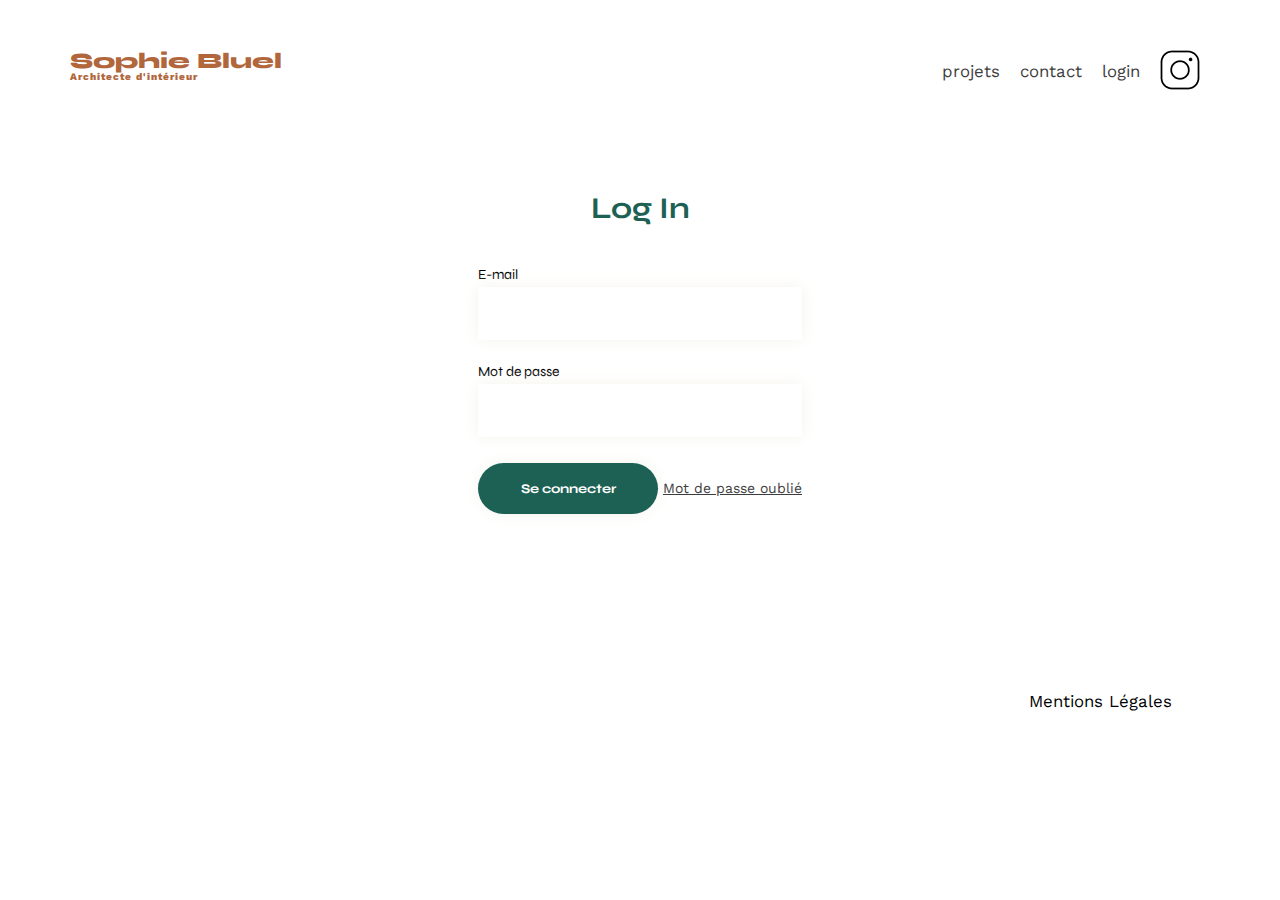
==== login.html @ fcf0e2dc "login page" ====
<!DOCTYPE html>
<html lang="fr">

<head>
    <meta charset="UTF-8">
    <title>Sophie Bluel - Architecte d'intérieur</title>
    <meta name="viewport" content="width=device-width, initial-scale=1.0">
    <link rel="preconnect" href="https://fonts.googleapis.com">
    <link rel="preconnect" href="https://fonts.gstatic.com" crossorigin>
    <link href="https://fonts.googleapis.com/css2?family=Syne:wght@700;800&family=Work+Sans&display=swap"
        rel="stylesheet">
    <meta name="description" content="">
    <link rel="stylesheet" href="./assets/style.css">
</head>

<body>
    <header>
        <h1>Sophie Bluel <span>Architecte d'intérieur</span></h1>
        <nav>
            <ul>
                <li><a href="index.html">projets</a></li>
                <li><a href="#">contact</a></li> <!-- mettre l'ancre -->
                <li><a href="login.html" class="login">login</a></li>
                <li><img src="./assets/icons/instagram.png" alt="Instagram"></li>
            </ul>
        </nav>
    </header>

    <main>
        <section class="connexion">
			<h2>Log In</h2>
			<form class="login-form">
				<div class="connexion-form">
					<label for="email">E-mail</label>
					<input type="email" name="email">
				</div>
				<div class="connexion-form">
					<label for="password">Mot de passe</label>
					<input type="password" name="password">
				</div>
				<input class="buttonLogin" type="submit" value="Se connecter">
				<a href="#">Mot de passe oublié</a>
			</form>
		</section>
	</main>
        
    <footer>
        <nav>
            <ul>
                <li>Mentions Légales</li>
            </ul>
        </nav>
    </footer>
    <script src="index.js"></script>
</body>

</html>
---- assets/style.css ----
/* http://meyerweb.com/eric/tools/css/reset/
   v2.0 | 20110126
   License: none (public domain)
*/

html, body, div, span, applet, object, iframe,
h1, h2, h3, h4, h5, h6, p, blockquote, pre,
a, abbr, acronym, address, big, cite, code,
del, dfn, em, img, ins, kbd, q, s, samp,
small, strike, strong, sub, sup, tt, var,
b, u, i, center,
dl, dt, dd, ol, ul, li,
fieldset, form, label, legend,
table, caption, tbody, tfoot, thead, tr, th, td,
article, aside, canvas, details, embed,
figure, figcaption, footer, header, hgroup,
menu, nav, output, ruby, section, summary,
time, mark, audio, video {
	margin: 0;
	padding: 0;
	border: 0;
	font-size: 100%;
	font: inherit;
	vertical-align: baseline;
}
/* HTML5 display-role reset for older browsers */
article, aside, details, figcaption, figure,
footer, header, hgroup, menu, nav, section {
	display: block;
}
body {
	line-height: 1;
}
ol, ul {
	list-style: none;
}
blockquote, q {
	quotes: none;
}
blockquote:before, blockquote:after,
q:before, q:after {
	content: '';
	content: none;
}
table {
	border-collapse: collapse;
	border-spacing: 0;
}
/** end reset css**/
body {
	max-width: 1140px;
	margin:auto;
	font-family: 'Work Sans' ;
	font-size: 14px;
}
header {
	display: flex;
	justify-content: space-between;
	margin: 50px 0
}
section {
	margin: 50px 0
}

h1{
	display: flex;
	flex-direction: column;
	font-family: 'Syne';
	font-size: 22px;
	font-weight: 800;
	color: #B1663C
}

h1 > span {
	font-family: 'Work Sans';
	font-size:10px;
	letter-spacing: 0.1em;
;
}

h2{
	font-family: 'Syne';
	font-weight: 700;
	font-size: 30px;
	color: #1D6154
}
nav ul {
	display: flex;
	align-items: center;
	list-style-type: none;

}
nav li {
	padding: 0 10px;
	font-size: 1.2em;
}

li:hover {
	color: #B1663C;
}
#introduction {
	display: flex;
	align-items: center;
}
#introduction figure {
	flex: 1
}
#introduction img {
	display: block;
	margin: auto;
	width: 80%;
}

#introduction article {
	flex: 1
}
#introduction h2 {
	margin-bottom: 1em;
}

#introduction p {
	margin-bottom: 0.5em;
}
#portfolio h2 {
	text-align: center;
	margin-bottom: 1em;
}
.gallery {
	width: 100%;
	display: grid;
	grid-template-columns: 1fr 1fr 1fr;
	grid-column-gap: 20px;
	grid-row-gap: 20px;
}

.gallery img {
	width: 100%;

}
#contact {
	width: 50%;
margin: auto;
}
#contact > * {
	text-align: center;

}
#contact h2{
	margin-bottom: 20px;
}
#contact form {
	text-align: left;
	margin-top:30px;
	display: flex;
	flex-direction: column;
}

#contact input {
	height: 50px;
	font-size: 1.2em;
	border: none;
	box-shadow: 0px 4px 14px rgba(0, 0, 0, 0.09);
}
#contact label {
	margin: 2em 0 1em 0;
}
#contact textarea {
	border: none;
	box-shadow: 0px 4px 14px rgba(0, 0, 0, 0.09);
}

input[type="submit"]{
	font-family: 'Syne';
	font-weight: 700;
	color: white;
	background-color: #1D6154;
	margin : 2em auto ;
	width: 180px;
	text-align: center;
	border-radius: 60px ;
}

footer nav ul {
	display: flex;
	justify-content: flex-end;
	margin: 2em
}

/***** _GENERAL_ *****/

a {
	text-decoration: none;
	color: #3D3D3D;
}


/***** _BUTTON CATEGORIES_ *****/
.filter-button {
	text-align: center;
}

.filter-button button {
	display: inline-block;
	font-family: 'syne';
	font-size: 10px;
	padding: 7px 20px 7px 20px;
	border-radius: 60px;
	margin-right: 10px;
	margin-bottom: 30px;
	cursor: pointer;
	background-color: white;
	color: #1D6154;
	border: 1px solid #1D6154;
}

/* add classlist selected en js, actuellement en html */
.buttonSelected {
	display: inline-block;
	font-family: 'syne';
	font-size: 10px;
	padding: 7px 20px 7px 20px;
	border-radius: 60px;
	margin-right: 10px;
	margin-bottom: 30px;
	cursor: pointer;
	background-color: #1D6154;
	color: white;
	border-width: 1px;
	border-color: #1D6154;
}


/***** _LOGIN_ *****/

.connexion {
	display: flex;
	flex-direction: column;
	align-items: center;
	height: 450px;
	margin-top: 100px;
}

.connexion h2 {
	margin-bottom: 20px;
}

.connexion a {
	margin-top: 5px;
	font-size: 14px;
	text-decoration: underline;
	color: #3D3D3D;
	;
}

.connexion-form {
	display: flex;
	flex-direction: column;
	/* align-items: center; */
	margin-top: 25px;
}

.connexion label {
	font-family: 'Syne';
	font-size: 14px;
	color: black;
	margin-bottom: 5px;
}

.connexion input {
	height: 51px;
	box-shadow: 0px 0px 15px rgba(244, 243, 237, 255);
	border: none;	
}
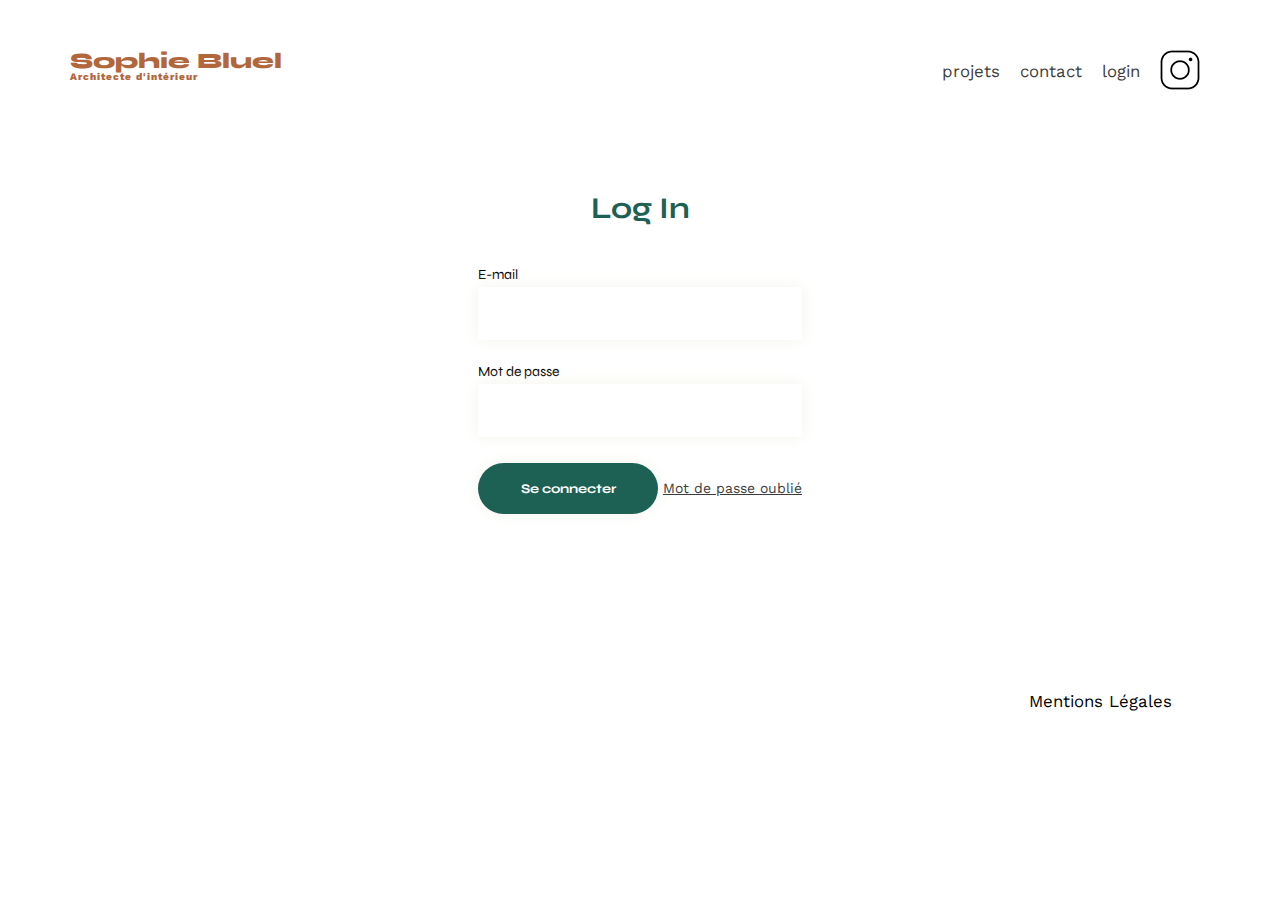
==== commit bccac0cd: "login button" ====
--- a/login.html
+++ b/login.html
@@ -51,7 +51,7 @@
             </ul>
         </nav>
     </footer>
-    <script src="index.js"></script>
+    <script src="login.js"></script>
 </body>
 
 </html>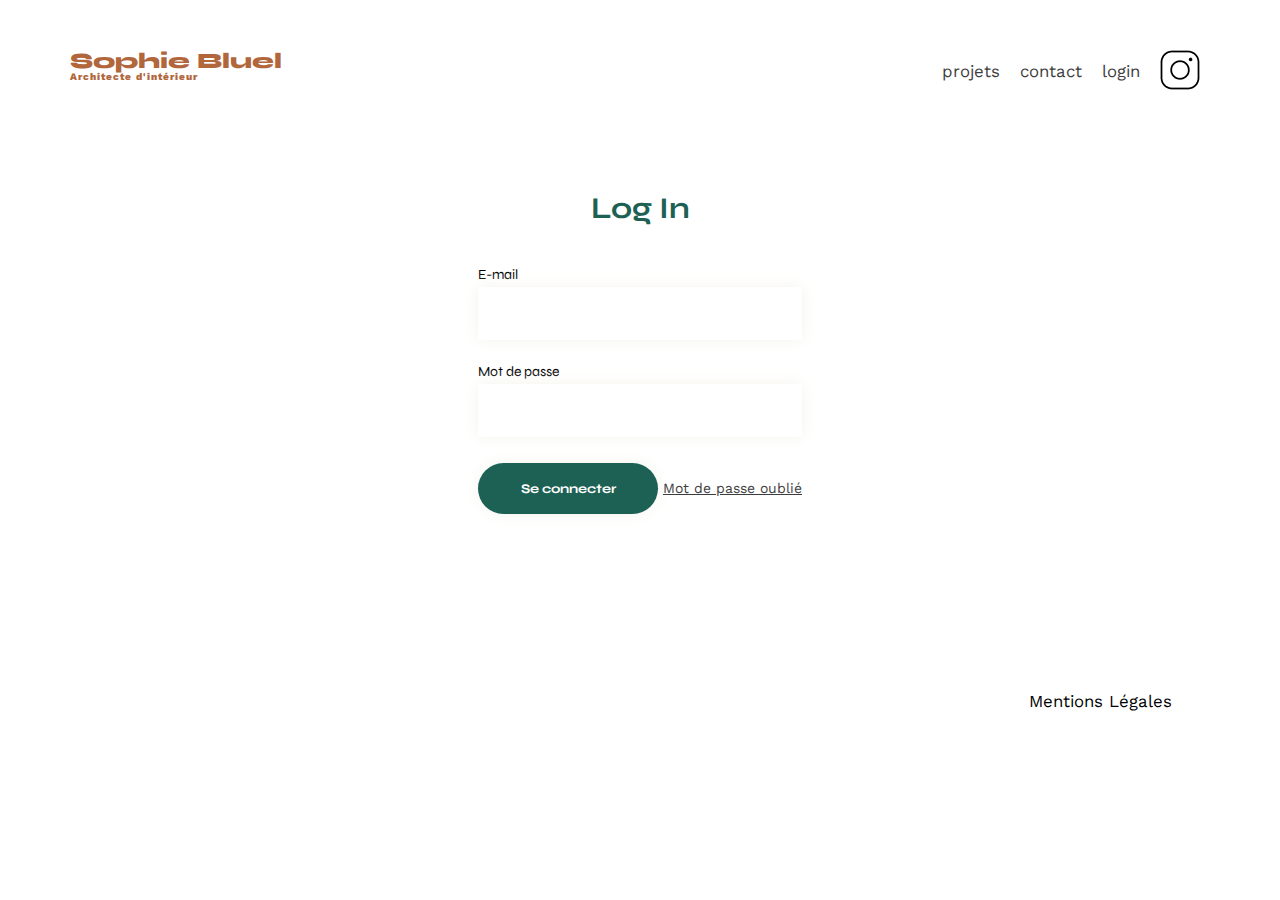
==== commit 3c1e3d2d: "add id to email and password" ====
--- a/login.html
+++ b/login.html
@@ -32,11 +32,11 @@
 			<form class="login-form">
 				<div class="connexion-form">
 					<label for="email">E-mail</label>
-					<input type="email" name="email">
+					<input type="email" name="email" id="email">
 				</div>
 				<div class="connexion-form">
 					<label for="password">Mot de passe</label>
-					<input type="password" name="password">
+					<input type="password" name="password" id="password">
 				</div>
 				<input class="buttonLogin" type="submit" value="Se connecter">
 				<a href="#">Mot de passe oublié</a>
